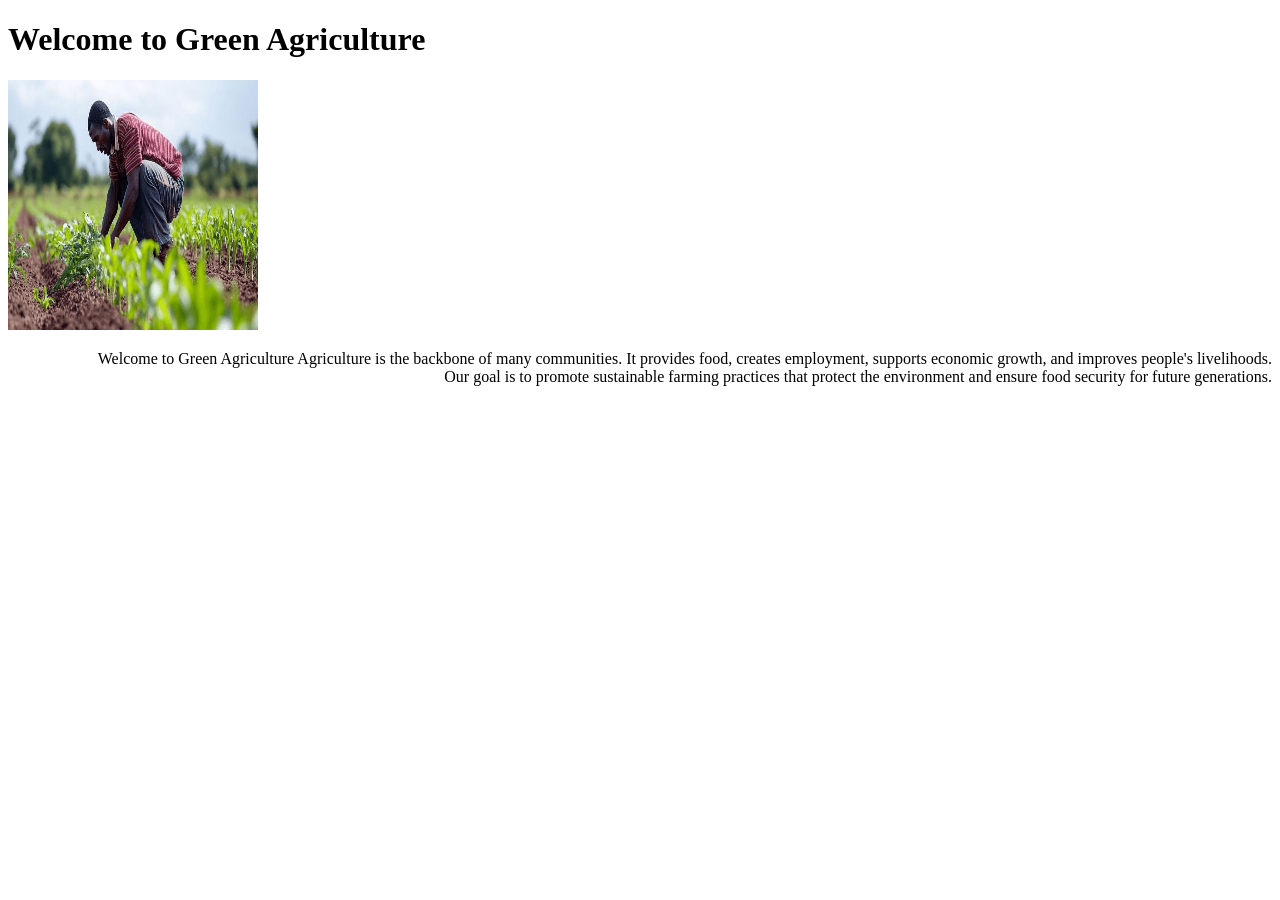
==== home.html @ bd590d03 "add my home page on github" ====
<!DOCTYPE html>
<html lang="en">
<head>
	<meta charset="UTF-8">
	<meta name="viewport" content="width=device-width, initial-scale=1.0">
	<title>Home page</title>
	<link rel="stylesheet" href="home.css">
</head>
<body>
	<h1>Welcome to Green Agriculture</h1>
	<div class="section">
		<img class="homepage" src="/images/homepage.jpeg" alt="homepage-photo">
	   <p class="welcome">Welcome to Green Agriculture
Agriculture is the backbone of many communities. It provides food, creates employment, supports economic growth, and improves people's livelihoods. <br>Our goal is to promote sustainable farming practices that protect the environment and ensure food security for future generations.
</p>
	</div>
	
	
   
	
		
</body>
</html>
---- home.css ----
.homepage{
    width: 250px;
    height: 250px;
}
.welcome{
    align-content:center;
    text-align: end;
    .section{
        margin-top: 30px;


    }
    
}
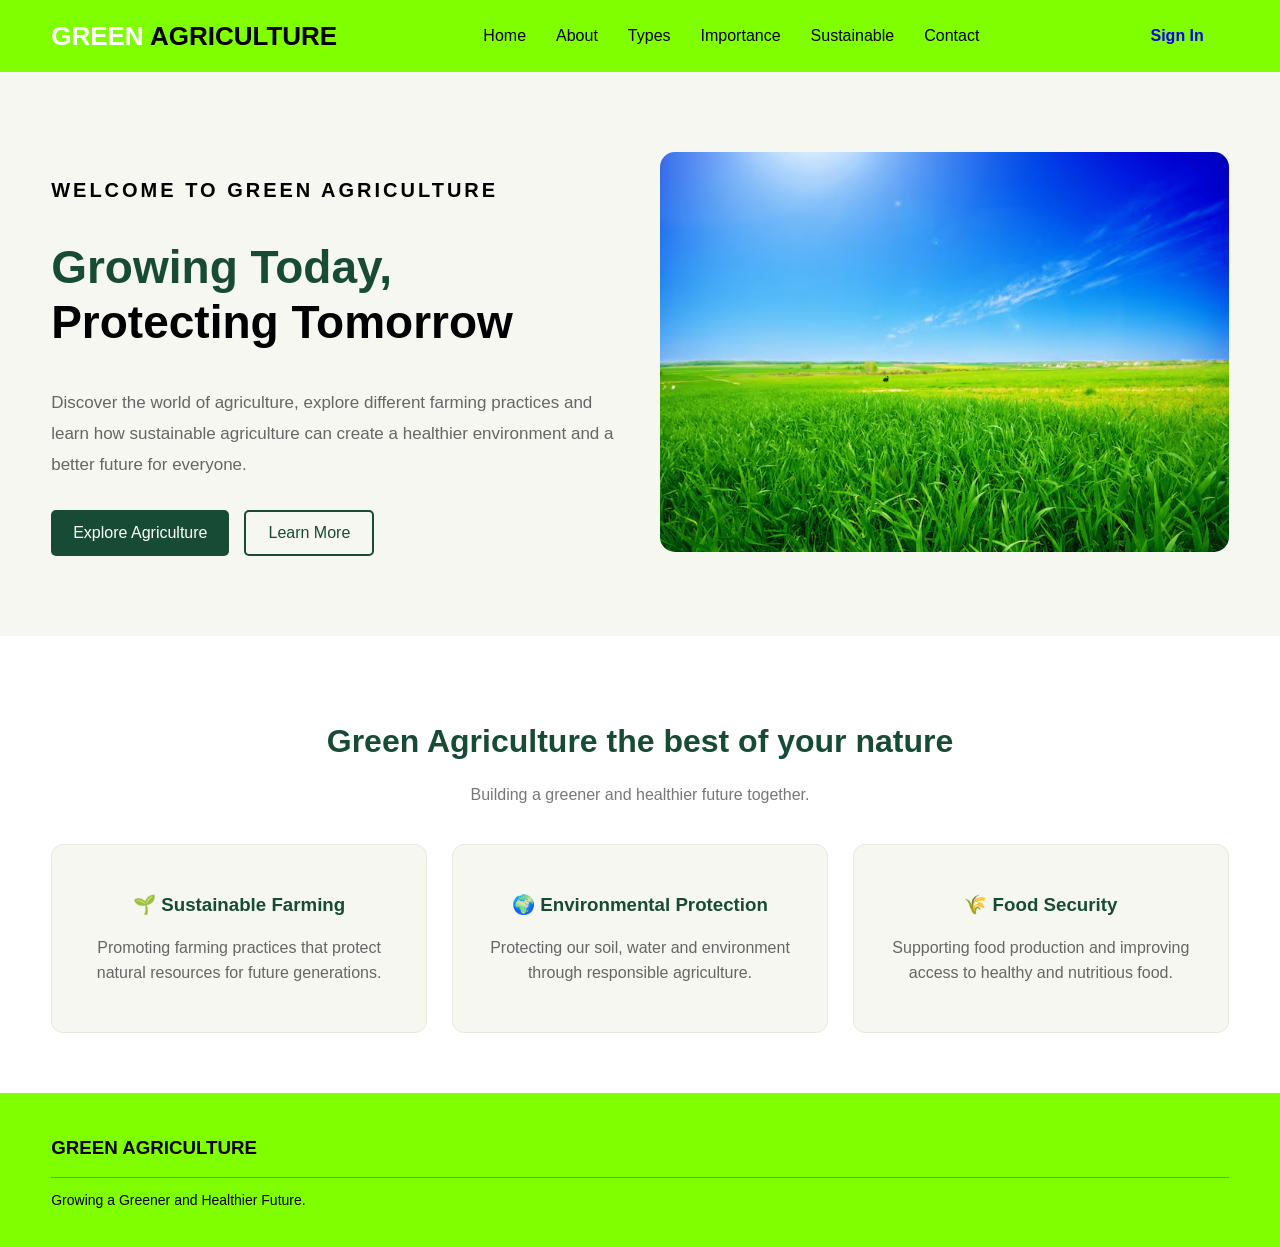
==== commit bcbd80ad: "Updating nav bars, links and colors" ====
--- a/home.html
+++ b/home.html
@@ -1,23 +1,103 @@
-<!DOCTYPE html>
+<!doctype html>
 <html lang="en">
-<head>
-	<meta charset="UTF-8">
-	<meta name="viewport" content="width=device-width, initial-scale=1.0">
-	<title>Home page</title>
-	<link rel="stylesheet" href="home.css">
-</head>
-<body>
-	<h1>Welcome to Green Agriculture</h1>
-	<div class="section">
-		<img class="homepage" src="/images/homepage.jpeg" alt="homepage-photo">
-	   <p class="welcome">Welcome to Green Agriculture
-Agriculture is the backbone of many communities. It provides food, creates employment, supports economic growth, and improves people's livelihoods. <br>Our goal is to promote sustainable farming practices that protect the environment and ensure food security for future generations.
-</p>
-	</div>
-	
-	
-   
-	
-		
-</body>
-</html>+  <head>
+    <meta charset="UTF-8" />
+    <meta name="viewport" content="width=device-width, initial-scale=1.0" />
+    <title>Green Agriculture</title>
+    <link rel="stylesheet" href="style.css" />
+  </head>
+
+  <body>
+    <!-- Navigation Bar -->
+    <nav class="navbar">
+      <h1 class="logo"><span>GREEN</span> AGRICULTURE</h1>
+
+      <div class="nav-links">
+        <a href="home.html">Home</a>
+        <a href="about.html">About</a>
+        <a href="types.html">Types</a>
+        <a href="Importance.html">Importance</a>
+        <a href="Sustainable.html">Sustainable</a>
+        <a href="Contact.html">Contact</a>
+      </div>
+
+      <a href="signin.html" class="signin">Sign In</a>
+    </nav>
+
+    <!-- Main Page Content -->
+    <main>
+      <!-- Welcome Section -->
+      <section class="welcome">
+        <div class="welcome-text">
+          <h4>WELCOME TO GREEN AGRICULTURE</h4>
+
+          <h1>
+            Growing Today,
+            <span>Protecting Tomorrow</span>
+          </h1>
+
+          <p>
+            Discover the world of agriculture, explore different farming
+            practices and learn how sustainable agriculture can create a
+            healthier environment and a better future for everyone.
+          </p>
+
+          <div class="welcome-buttons">
+            <a href="types.html" class="explore-btn"> Explore Agriculture </a>
+
+            <a href="about.html" class="learn-btn"> Learn More </a>
+          </div>
+        </div>
+
+        <div class="welcome-image">
+          <img
+            src="images/green-field-with-sun_1160-878.avif"
+            alt="Green agricultural field"
+          />
+        </div>
+      </section>
+
+      <!-- Green Agriculture best of your nature -->
+      <section class="features">
+        <h2>Green Agriculture the best of your nature</h2>
+
+        <p class="features-intro">
+          Building a greener and healthier future together.
+        </p>
+
+        <div class="feature-cards">
+          <div class="card">
+            <h3>🌱 Sustainable Farming</h3>
+            <p>
+              Promoting farming practices that protect natural resources for
+              future generations.
+            </p>
+          </div>
+
+          <div class="card">
+            <h3>🌍 Environmental Protection</h3>
+            <p>
+              Protecting our soil, water and environment through responsible
+              agriculture.
+            </p>
+          </div>
+
+          <div class="card">
+            <h3>🌾 Food Security</h3>
+            <p>
+              Supporting food production and improving access to healthy and
+              nutritious food.
+            </p>
+          </div>
+        </div>
+      </section>
+    </main>
+
+    <!-- Footer -->
+    <footer>
+      <h3>GREEN AGRICULTURE</h3>
+      <hr />
+      <p>Growing a Greener and Healthier Future.</p>
+    </footer>
+  </body>
+</html>
--- a/style.css
+++ b/style.css
@@ -0,0 +1,228 @@
+
+/* General Page Styling */
+* {
+    box-sizing: border-box;
+}
+
+body {
+    margin: 0;
+    min-height: 100vh;
+    display: flex;
+    flex-direction: column;
+    font-family: Arial, sans-serif;
+    background-color: white;
+}
+
+/* Navigation Bar */
+.navbar {
+    background-color:chartreuse;
+    color:black;
+    display: flex;
+    align-items: center;
+    justify-content: space-between;
+    padding: 15px 4%;
+}
+
+/* Website Logo */
+.logo {
+    font-size: 26px;
+    margin: 0;
+    color:black;
+    
+}
+
+.logo span {
+    color: white;
+}
+
+/* Navigation Links */
+.nav-links {
+    display: flex;
+    gap: 30px;
+}
+
+.nav-links a {
+    color:black;
+    text-decoration: none;
+    font-size: 16px;
+}
+
+.nav-links a:hover {
+    color: #e6bd63;
+}
+
+/* Sign In Button */
+.signin {
+    background-color:black
+    color:black;
+    text-decoration: none;
+    padding: 12px 25px;
+    border-radius: 6px;
+    font-weight: bold;
+}
+
+/* Main Content */
+main {
+    flex: 1;
+}
+
+/* Welcome Section */
+.welcome {
+    display: grid;
+    grid-template-columns: 1fr 1fr;
+    align-items: center;
+    gap: 40px;
+    padding: 80px 4%;
+    background-color: #f5f7f0;
+}
+
+.welcome-text h4 {
+    color:black;
+    letter-spacing: 3px;
+    font-size: 20px;
+}
+
+.welcome-text h1 {
+    color: #174b35;
+    font-size: 46px;
+    line-height: 1.2;
+}
+
+.welcome-text h1 span {
+    color:black;
+}
+
+.welcome-text p {
+    color: #666;
+    font-size: 17px;
+    line-height: 1.8;
+    margin-bottom: 30px;
+}
+
+/* Welcome Buttons */
+.welcome-buttons {
+    display: flex;
+    gap: 15px;
+}
+
+.explore-btn {
+    background-color: #174b35;
+    color: white;
+    text-decoration: none;
+    padding: 14px 22px;
+    border-radius: 5px;
+}
+
+.learn-btn {
+    border: 2px solid #174b35;
+    color: #174b35;
+    text-decoration: none;
+    padding: 12px 22px;
+    border-radius: 5px;
+}
+
+/* Welcome Image */
+.welcome-image img {
+    width: 100%;
+    height: 400px;
+    object-fit: cover;
+    border-radius: 15px;
+}
+
+/* Features Section */
+.features {
+    padding: 60px 4%;
+    text-align: center;
+}
+
+.features h2 {
+    color: #174b35;
+    font-size: 32px;
+}
+
+.features-intro {
+    color: #777;
+    margin-bottom: 40px;
+}
+
+.feature-cards {
+    display: grid;
+    grid-template-columns: repeat(3, 1fr);
+    gap: 25px;
+}
+
+.card {
+    background-color: #f5f7f0;
+    padding: 30px 20px;
+    border-radius: 12px;
+    border: 1px solid #e8e8dc;
+}
+
+.card h3 {
+    color: #174b35;
+}
+
+.card p {
+    color: #666;
+    line-height: 1.6;
+}
+
+/* Footer */
+footer {
+    background-color:chartreuse;
+    color:black;
+    text-align: left;
+    padding: 25px 4%;
+    margin-top: auto;
+}
+
+footer h3 {
+    color:black;
+}
+
+footer hr {
+    border: none;
+    border-top: 1px solid #789080;
+}
+
+footer p {
+    font-size: 14px;
+}
+
+.copyright {
+    text-align: center;
+    margin-top: 20px;
+}
+
+/* Responsive Design for Small Screens */
+@media (max-width: 768px) {
+
+    .navbar {
+        flex-direction: column;
+        gap: 20px;
+    }
+
+    .nav-links {
+        flex-wrap: wrap;
+        justify-content: center;
+        gap: 15px;
+    }
+
+    .welcome {
+        grid-template-columns: 1fr;
+        padding: 40px 5%;
+    }
+
+    .welcome-text h1 {
+        font-size: 34px;
+    }
+
+    .welcome-image img {
+        height: 280px;
+    }
+
+    .feature-cards {
+        grid-template-columns: 1fr;
+    }
+
+}
